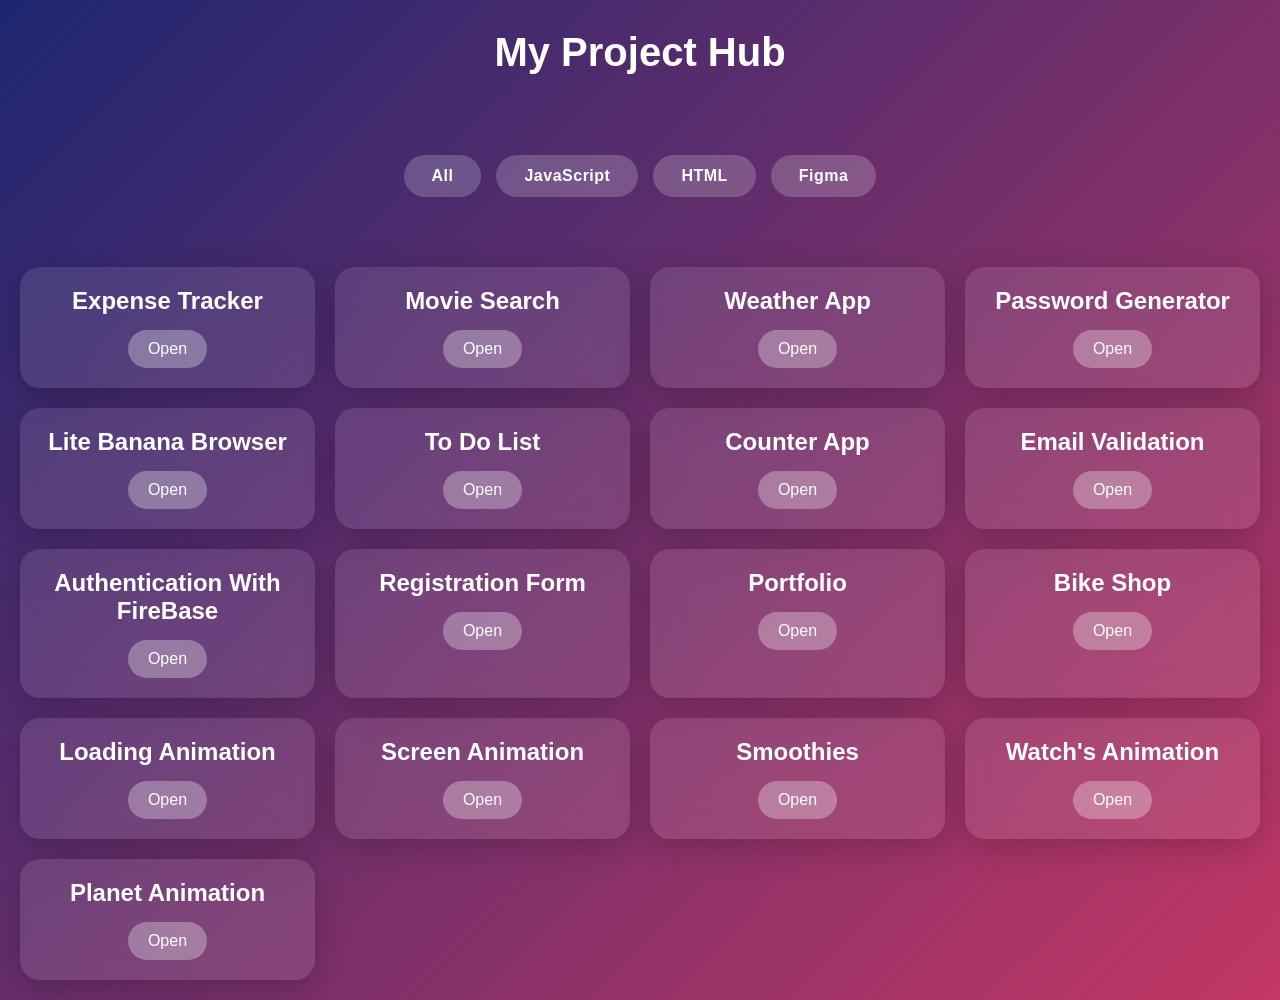
==== index.html @ 13c21c93 "Initial commit via Netlify" ====
<!DOCTYPE html>
<html lang="en">
<head>
    <meta charset="UTF-8">
    <meta name="viewport" content="width=device-width, initial-scale=1.0">
    <title>My project HUB</title>
    <link rel="stylesheet" href="style.css">
</head>
<body>
     <header>
    <h1>My Project Hub</h1>
  
  </header>

  <section class="filter">
    <button onclick="filterProjects('all')">All</button>
    <button onclick="filterProjects('js')">JavaScript</button>
    <button onclick="filterProjects('html')">HTML</button>
    <button onclick="filterProjects('figma')">Figma</button>
  </section>

  <section class="projects">

    <!-- JS PROJECTS -->
    <div class="card js">
      <h2>Expense Tracker</h2>
      <a href="./Expense-Tracker/index.html">Open</a>
    </div>

    <div class="card js">
      <h2>Movie Search</h2>
      <a href="./Movie-Search-Project/index.html">Open</a>
    </div>

    <div class="card js">
      <h2>Weather App</h2>
      <a href="./Advance-Weather-App/index.html">Open</a>
    </div>

    <div class="card js">
      <h2>Password Generator</h2>
      <a href="./Password-Generator/index.html">Open</a>
    </div>

    <div class="card js">
      <h2>Lite Banana Browser</h2>
      <a href="./Lite-Banana-Browser/index.html">Open</a>
    </div>

    <div class="card js">
      <h2>To Do List</h2>
      <a href="./To-Do-List/index.html">Open</a>
    </div>  


    <div class="card js">
      <h2>Counter App</h2>
      <a href="./Counter-Website/index.html">Open</a>
    </div>


     <div class="card js">
      <h2>Email Validation</h2>
      <a href="./Form-Validation/index.html">Open</a>
    </div>

    

     <div class="card js">
      <h2>Authentication With FireBase</h2>
      <a href="./Authtecation With Firebase/index.html">Open</a>
    </div>
 
 


    <!-- HTML Projects -->
<div class="card html">
      <h2>Registration Form</h2>
      <a href="Registration-Form/index.html">Open</a>
    </div>

    <div class="card html">
      <h2>Portfolio</h2>
      <a href="My Portfolio/My Second Portfolio.html">Open</a>
    </div>
       <div class="card html">
      <h2>Bike Shop</h2>
      <a href="BikeShop Folder/index.html">Open</a>
    </div>

       <div class="card html">
      <h2>Loading Animation</h2>
      <a href="Loading Animation/index.html">Open</a>
    </div>

    <!-- Figma Projects -->
    <div class="card figma">
      <h2>Screen Animation</h2>
      <a href="https://www.figma.com/proto/41LjVDuyrWGaOHAJb2Z4bF/Screen-Loading?node-id=2-44&p=f&t=N46fpJHaCCt5RRlc-1&scaling=scale-down&content-scaling=fixed&page-id=0%3A1&starting-point-node-id=1%3A2">Open</a>
       </div>



        <div class="card figma">
      <h2>Smoothies</h2>
      <a href="https://www.figma.com/proto/itWwbCErdBI2deCUHLV4Oe/Smoothee-Protype?node-id=36-34&starting-point-node-id=2%3A11&t=sThozLYY4QLDre3n-1">Open</a>
       </div>

       <div class="card figma">
      <h2>Watch's Animation</h2>
      <a href="https://www.figma.com/proto/2EjNzmQiuLw6F7UABzGl5W/Untitled?node-id=9-109&p=f&t=dXPaXt8TT0A6h59X-1&scaling=scale-down&content-scaling=fixed&page-id=0%3A1&starting-point-node-id=1%3A4">Open</a>
       </div>

        <div class="card figma">
      <h2>Planet Animation</h2>
      <a href="https://www.figma.com/proto/CMwjEiv6gtxydUI43itHQ4/Planet-Animation?node-id=34-138&starting-point-node-id=2%3A2&t=vJO1GAW7caIiOoLX-1">Open</a>
       </div>
       

       

       


    </section>

</body>
  <script src="script.js"></script>
</html>
---- style.css ----
* {
  margin: 0;
  padding: 0;
  box-sizing: border-box;
  font-family: 'Orbitron', 'Fredoka One', sans-serif;
}

@import url('https://fonts.googleapis.com/css2?family=Orbitron:wght@400;700;900&family=Fredoka+One&display=swap');

body {
    background: linear-gradient(135deg, #1d2671, #c33764);
  min-height: 100vh;
  color: white;
  text-align: center;
}

#neo{
    margin-top:10px;
}

/* HEADER */
header {
  padding: 30px;
}

header h1 {
  font-size: 2.5rem;
}

/* FILTER BUTTONS */
.filter {
  margin: 30px auto;
  display: flex;
  justify-content: center;
  align-items: center;
  flex-wrap: wrap;
  gap: 15px;
  max-width: 600px;
  padding: 20px;
}

.filter button {
  padding: 12px 28px;
  margin: 0;
  border: none;
  border-radius: 25px;
  cursor: pointer;
  backdrop-filter: blur(10px);
  background: rgba(255,255,255,0.2);
  color: white;
  transition: 0.3s ease;
  font-weight: 700;
  font-size: 16px;
  white-space: nowrap;
  font-family: 'Poppins', 'Segoe UI', sans-serif;
  letter-spacing: 0.5px;
}

.filter button:hover {
  background: white;
  color: #1d2671;
  transform: translateY(-2px);
}

/* PROJECT GRID */
.projects {
  display: grid;
  /* show at most 4 cards per row; extra cards wrap to next row */
  grid-template-columns: repeat(4, minmax(250px, 1fr));
  padding: 20px;
  gap: 20px;
}

/* Responsive adjustments */
@media (max-width: 1100px) {
  .projects {
    grid-template-columns: repeat(3, minmax(250px, 1fr));
  }
}

@media (max-width: 800px) {
  .projects {
    grid-template-columns: repeat(2, minmax(250px, 1fr));
  }

  .filter {
    gap: 10px;
    padding: 15px;
  }

  .filter button {
    padding: 10px 20px;
    font-size: 14px;
  }
}

@media (max-width: 600px) {
  .projects {
    grid-template-columns: 1fr;
  }

  .filter {
    gap: 8px;
    padding: 10px;
  }

  .filter button {
    padding: 10px 18px;
    font-size: 13px;
  }
}

/* CARD */
.card {
  padding: 20px;
  border-radius: 20px;
  backdrop-filter: blur(15px);
  background: rgba(255,255,255,0.1);
  box-shadow: 0 8px 32px rgba(0,0,0,0.2);
  transition: 0.3s;
}

.card:hover {
  transform: scale(1.05);
}

.card a {
  display: inline-block;
  margin-top: 15px;
  padding: 10px 20px;
  border-radius: 20px;
  text-decoration: none;
  background: rgba(255,255,255,0.3);
  color: white;
}

.card a:hover {
  background: white;
  color: black;
}

/* MOBILE */
@media (max-width: 600px) {
  header h1 {
    font-size: 1.8rem;
  }
}
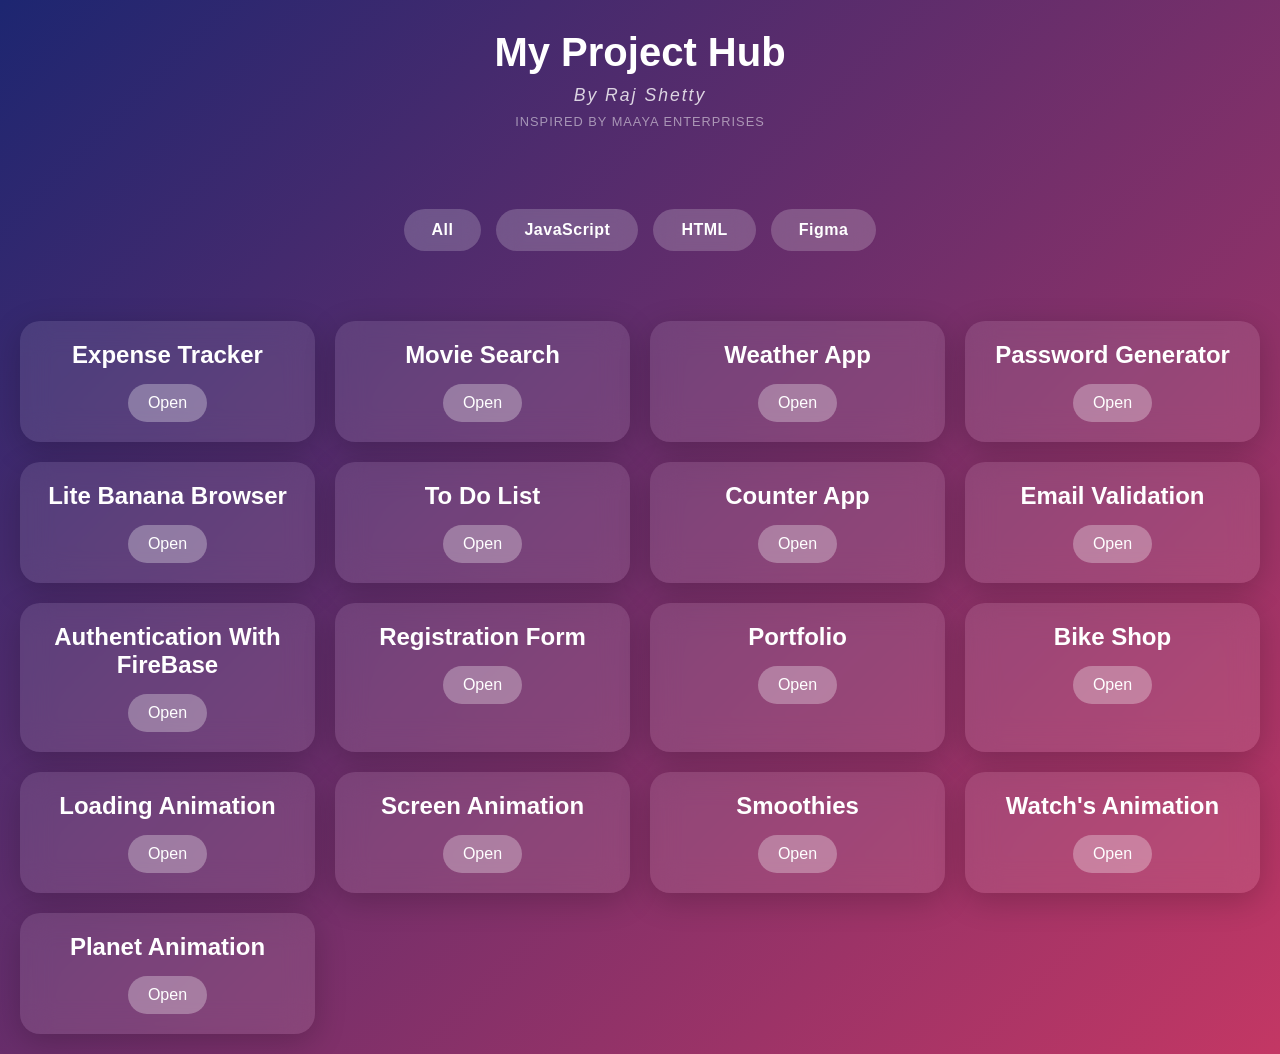
==== commit 3a97491c: "test" ====
--- a/index.html
+++ b/index.html
@@ -9,6 +9,8 @@
 <body>
      <header>
     <h1>My Project Hub</h1>
+     <p class="byline">By Raj Shetty</p>
+    <p class="inspired-label">INSPIRED BY MAAYA ENTERPRISES</p>
   
   </header>
 
--- a/style.css
+++ b/style.css
@@ -8,7 +8,7 @@
 @import url('https://fonts.googleapis.com/css2?family=Orbitron:wght@400;700;900&family=Fredoka+One&display=swap');
 
 body {
-    background: linear-gradient(135deg, #1d2671, #c33764);
+  background: linear-gradient(135deg, #1d2671, #c33764);
   min-height: 100vh;
   color: white;
   text-align: center;
@@ -21,10 +21,31 @@
 /* HEADER */
 header {
   padding: 30px;
+  position: relative;
+}
+
+.inspired-label {
+  position: static;
+  margin-top: 8px;
+  font-size: 0.8rem;
+  letter-spacing: 1px;
+  color: rgba(255, 255, 255, 0.5);
+  font-weight: 300;
+  text-align: center;
 }
 
 header h1 {
   font-size: 2.5rem;
+  margin-bottom: 10px;
+}
+
+.byline {
+  font-size: 1.1rem;
+  font-weight: 300;
+  letter-spacing: 2px;
+  color: rgba(255, 255, 255, 0.8);
+  margin: 0;
+  font-style: italic;
 }
 
 /* FILTER BUTTONS */
@@ -144,4 +165,14 @@
   header h1 {
     font-size: 1.8rem;
   }
+}
+
+@media (max-width: 600px) {
+  .inspired-label {
+    position: static;   /* absolute hata diya */
+    display: block;
+    text-align: center;
+    margin-bottom: 5px;
+    font-size: 0.7rem;
+  }
 }
